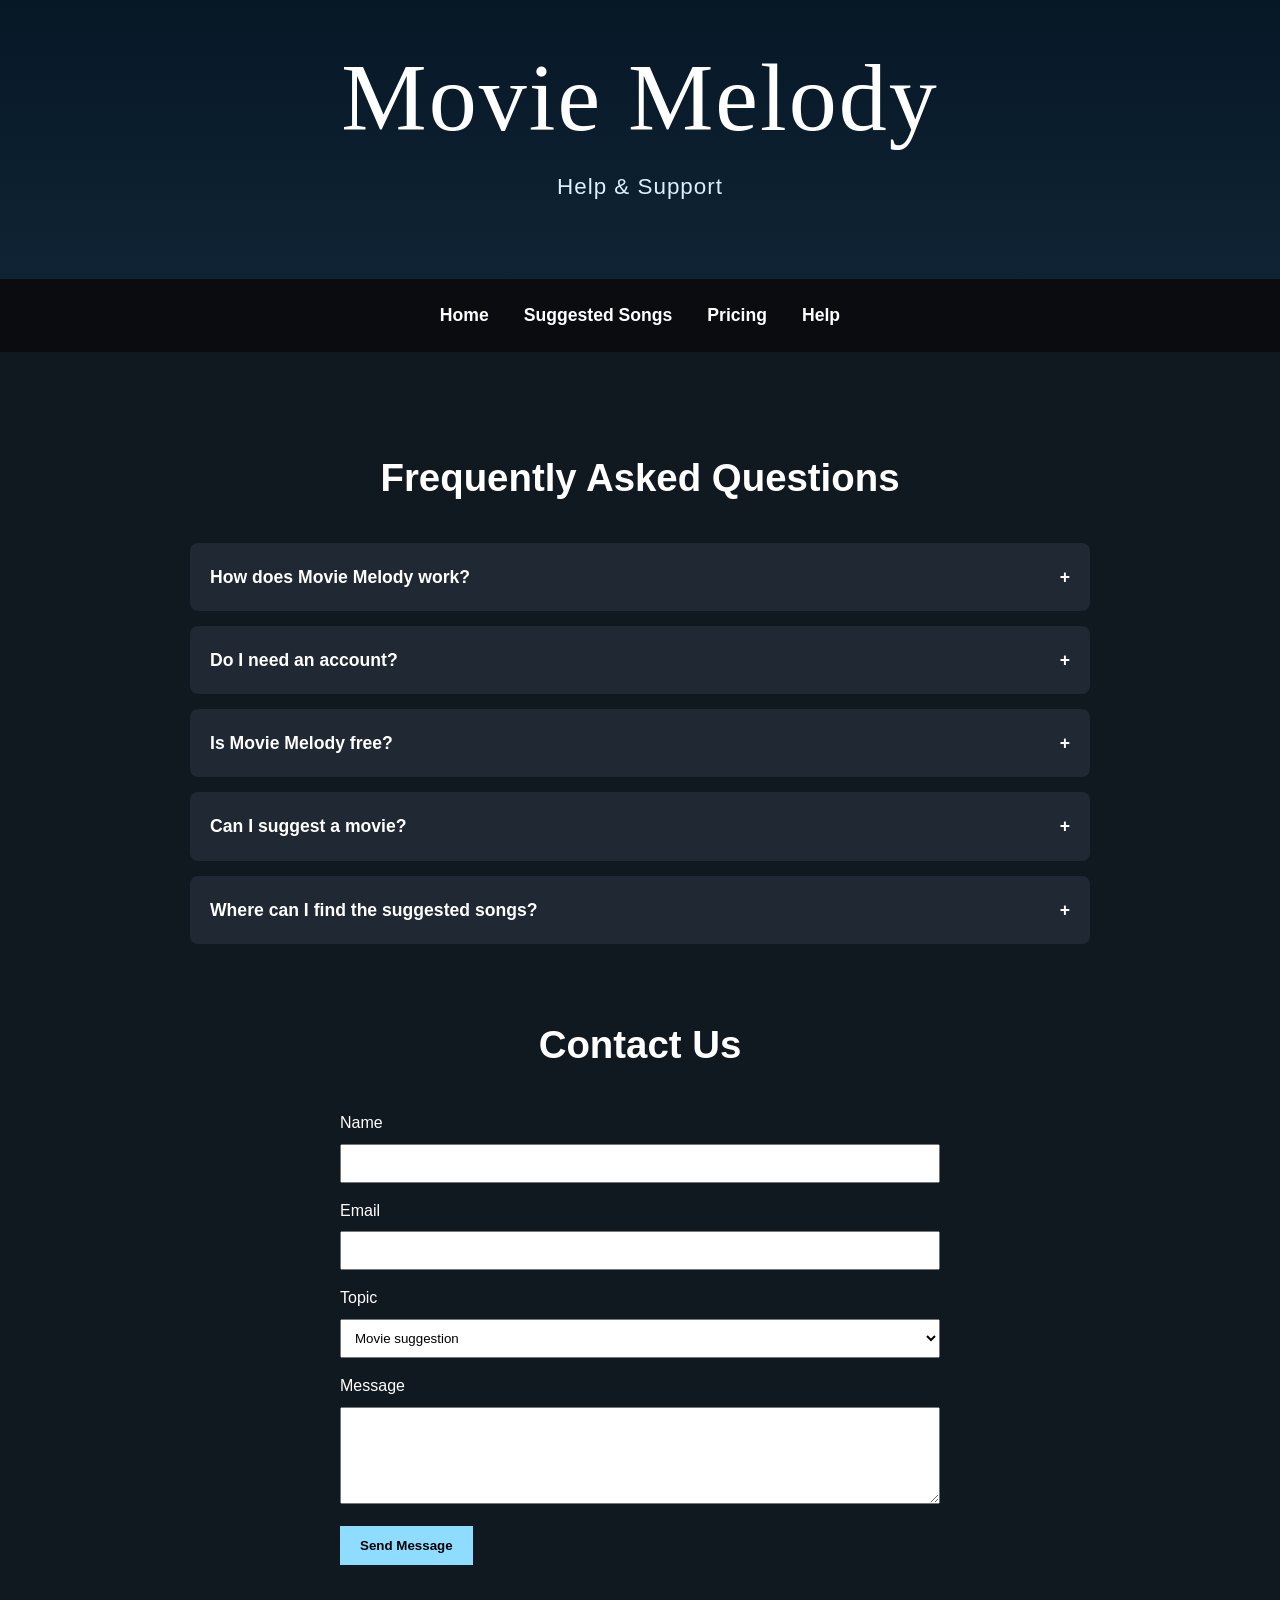
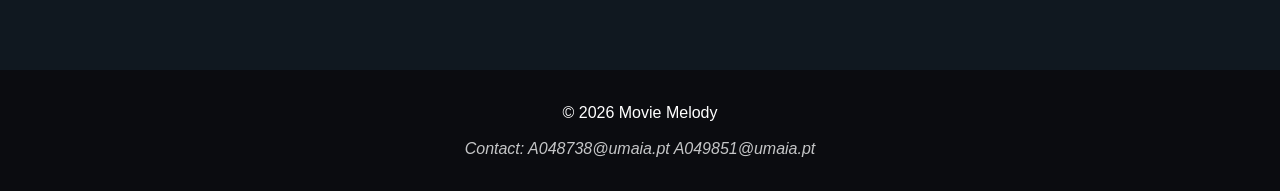
==== help.html @ e64df9a4 "k" ====
<!DOCTYPE html>
<html lang="en">
<head>
    <meta charset="UTF-8">
    <meta name="viewport" content="width=device-width, initial-scale=1.0">
    <title>Help | Movie Melody</title>

    <link rel="stylesheet" href="css/style.css">
</head>
<body class="help-page">

    <header>
        <h1>Movie Melody</h1>
        <p>Help & Support</p>
    </header>

    <nav>
        <ul>
            <li><a href="index.html">Home</a></li>
            <li><a href="songs.html">Suggested Songs</a></li>
            <li><a href="pricing.html">Pricing</a></li>
            <li><a href="help.html">Help</a></li>
        </ul>
    </nav>

    <main>

        <section class="faq">
            <h2>Frequently Asked Questions</h2>

            <details>
                <summary>How does Movie Melody work?</summary>
                <p>
                    Movie Melody suggests songs that match the atmosphere,
                    genre and mood of selected movies.
                </p>
            </details>

            <details>
                <summary>Do I need an account?</summary>
                <p>
                    No. You can browse movie suggestions without creating an account.
                </p>
            </details>

            <details>
                <summary>Is Movie Melody free?</summary>
                <p>
                    Yes. Basic song recommendations are free for all users.
                </p>
            </details>

            <details>
                <summary>Can I suggest a movie?</summary>
                <p>
                    Yes. You can use the contact form below to suggest a movie.
                </p>
            </details>

            <details>
                <summary>Where can I find the suggested songs?</summary>
                <p>
                    You can find them on the Suggested Songs page, where each movie
                    has a list of recommended songs.
                </p>
            </details>
        </section>

        <section class="contact-section">
            <h2>Contact Us</h2>

            <form action="#" method="post">

                <label for="name">Name</label>
                <input type="text" id="name" name="name" required>

                <label for="email">Email</label>
                <input type="email" id="email" name="email" required>

                <label for="topic">Topic</label>
                <select id="topic" name="topic">
                    <option>Movie suggestion</option>
                    <option>Song suggestion</option>
                    <option>Technical problem</option>
                    <option>Other</option>
                </select>

                <label for="message">Message</label>
                <textarea id="message" name="message" rows="5" required></textarea>

                <button type="submit">Send Message</button>

            </form>
        </section>

    </main>

    <footer>
        <p>&copy; 2026 Movie Melody</p>
        <address>Contact: A048738@umaia.pt
                          A049851@umaia.pt
        </address>
    </footer>

</body>
</html>
---- css/style.css ----
* {
    margin: 0;
    padding: 0;
    box-sizing: border-box;
}

html,
body {
    overflow-x: hidden;
}


body {
    font-family: Arial, Helvetica, sans-serif;
    background-color: #101820;
    color: white;
    line-height: 1.6;
}


header {
    background: linear-gradient(to bottom, #061826, #102334);
    text-align: center;
    padding: 45px 20px 55px;
}

header h1 {
    font-family: 'Pacifico', cursive;
    font-size: clamp(3.2rem, 8vw, 6rem);
    font-weight: 400;
    color: #ffffff;
    letter-spacing: 2px;
    line-height: 1.1;
    margin-bottom: 18px;

}

header p {
    color: #dceeff;
    font-size: clamp(1rem, 2vw, 1.4rem);
    margin-bottom: 20px;
    letter-spacing: 1px;
}


.banner-image {
    width: 100%;
    max-width: 1300px;
    height: 300px;
    object-fit: cover;
    object-position: center;
    display: block;
    margin: 25px auto 0;
    border-radius: 18px;
}


nav {
    background-color: #0b0c10;
    position: sticky;
    top: 0;
    z-index: 100;
}

nav ul {
    list-style: none;
    display: flex;
    justify-content: center;
    gap: 35px;
    padding: 22px;
}

nav a {
    font-family: Arial, Helvetica, sans-serif;
    text-decoration: none;
    color: #ffffff;
    font-size: 1.1rem;
    font-weight: bold;
    transition: 0.3s;
}

nav a:hover {
    color: #8edcff;
    text-shadow: 0 0 10px #8edcff;
}


main {
    padding: 55px 20px;
}


.intro {
    text-align: center;
    margin-bottom: 60px;
}

.intro h2 {
    font-family: 'Pacifico', cursive;
    font-size: clamp(2.5rem, 5vw, 4rem);
    font-weight: 400;
    color: #ffffff;
    letter-spacing: 1px;
    text-shadow:
        0 0 8px #8edcff,
        0 0 18px #2f8fc0,
        3px 3px 5px rgba(0, 0, 0, 0.8);
    margin-bottom: 20px;
    text-align: center;
}

.intro h2::after {
    content: " ✨";
}

.intro p {
    max-width: 750px;
    margin: auto;
    font-size: 1.2rem;
}


.movies {
    max-width: 1400px;
    margin: auto;
    display: grid;
    grid-template-columns: repeat(4, 1fr);
    gap: 30px;
    justify-items: center;
}

.movies h2 {
    grid-column: 1 / -1;
    width: 100%;
    font-family: Arial, Helvetica, sans-serif;
    font-size: 2.5rem;
    font-weight: 700;
    color: white;
    text-align: center;
    margin-bottom: 40px;
    letter-spacing: 2px;
    text-transform: uppercase;
    text-shadow: none;
}


.movie-card {
    width: 280px;
    background-color: #1f2833;
    border-radius: 15px;
    overflow: hidden;
    position: relative;
    transition: transform 0.3s ease, box-shadow 0.3s ease;
    cursor: pointer;
}

.movie-card:hover {
    transform: scale(1.05);
    box-shadow: 0 0 20px rgba(142, 220, 255, 0.4);
}


.movie-card img {
    width: 100%;
    height: 420px;
    object-fit: cover;
    display: block;
}


figure {
    position: relative;
}

figcaption {
    text-align: center;
    padding: 12px;
    font-weight: bold;
    background-color: #0b0c10;
}


.movie-info {
    position: absolute;
    left: 0;
    right: 0;
    bottom: 0;
    background-color: rgba(11, 12, 16, 0.92);
    padding: 18px;
    opacity: 0;
    visibility: hidden;
    transform: translateY(100%);
    transition: 0.3s ease;
    z-index: 10;
}

.movie-card:hover .movie-info {
    opacity: 1;
    visibility: visible;
    transform: translateY(0);
}

.movie-card:hover .movie-info {
    display: block;
}

.movie-info h3 {
    font-family: Arial, Helvetica, sans-serif;
    font-size: 1.4rem;
    font-weight: bold;
    margin-bottom: 10px;
}

.movie-info p {
    margin-bottom: 10px;
}

.movie-info a {
    color: #8edcff;
    text-decoration: none;
    font-weight: bold;
}

.movie-info a:hover {
    text-decoration: underline;
}


footer {
    background-color: #0b0c10;
    text-align: center;
    padding: 30px;
    margin-top: 50px;
}

footer address {
    margin-top: 10px;
    color: #c5c6c7;
}


table {
    width: 100%;
    border-collapse: collapse;
    margin-top: 20px;
}

thead {
    background-color: #45a29e;
}

th,
td {
    border: 1px solid #ddd;
    padding: 10px;
}

tbody tr:nth-child(even) {
    background-color: #263238;
}


form {
    max-width: 600px;
    margin: auto;
}

input,
textarea,
select {
    width: 100%;
    padding: 10px;
    margin-top: 8px;
    margin-bottom: 15px;
}

button {
    background-color: #8edcff;
    border: none;
    padding: 12px 20px;
    font-weight: bold;
    cursor: pointer;
}

button:hover {
    opacity: 0.8;
}


@media screen and (max-width: 1200px) {
    .movies {
        grid-template-columns: repeat(3, 1fr);
    }
}

@media screen and (max-width: 900px) {
    .movies {
        grid-template-columns: repeat(2, 1fr);
    }

    nav ul {
        flex-wrap: wrap;
        gap: 20px;
    }

    .banner-image {
        height: 240px;
    }
}

@media screen and (max-width: 600px) {
    header {
        padding: 35px 15px 40px;
    }

    .movies {
        grid-template-columns: 1fr;
    }

    .movie-card {
        width: 90%;
    }

    .movie-card img {
        height: 400px;
    }

    nav ul {
        flex-direction: column;
        text-align: center;
    }

    .banner-image {
        height: 190px;
        border-radius: 12px;
    }
}





.help-page .faq {
    max-width: 900px;
    margin: 40px auto 70px;
}

.help-page .faq h2,
.help-page .contact-section h2 {
    font-family: Arial, Helvetica, sans-serif;
    font-size: 2.4rem;
    font-weight: bold;
    color: white;
    text-align: center;
    text-shadow: none;
    margin-bottom: 35px;
}

.help-page .faq h2::after,
.help-page .contact-section h2::after {
    content: "";
}

.help-page details {
    background-color: #1f2833;
    border-radius: 8px;
    margin-bottom: 15px;
    overflow: hidden;
}

.help-page summary {
    padding: 20px;
    cursor: pointer;
    font-size: 1.1rem;
    font-weight: bold;
    list-style: none;
}

.help-page summary::after {
    content: " +";
    float: right;
}

.help-page details[open] summary::after {
    content: " -";
}

.help-page summary:hover {
    background-color: #2d3b4b;
}

.help-page details p {
    padding: 0 20px 20px;
    color: #dceeff;
}

.help-page .contact-section {
    max-width: 700px;
    margin: 0 auto;
}


.download-xml {
    font-size: 1rem;
    text-align: center;
    margin: 15px 0 25px;
    color: #dceeff;
}

.download-xml a {
    font-size: 0.95rem;
    color: #66fcf1;
    text-decoration: none;
    font-weight: bold;
}

.download-xml a:hover {
    text-decoration: underline;
}
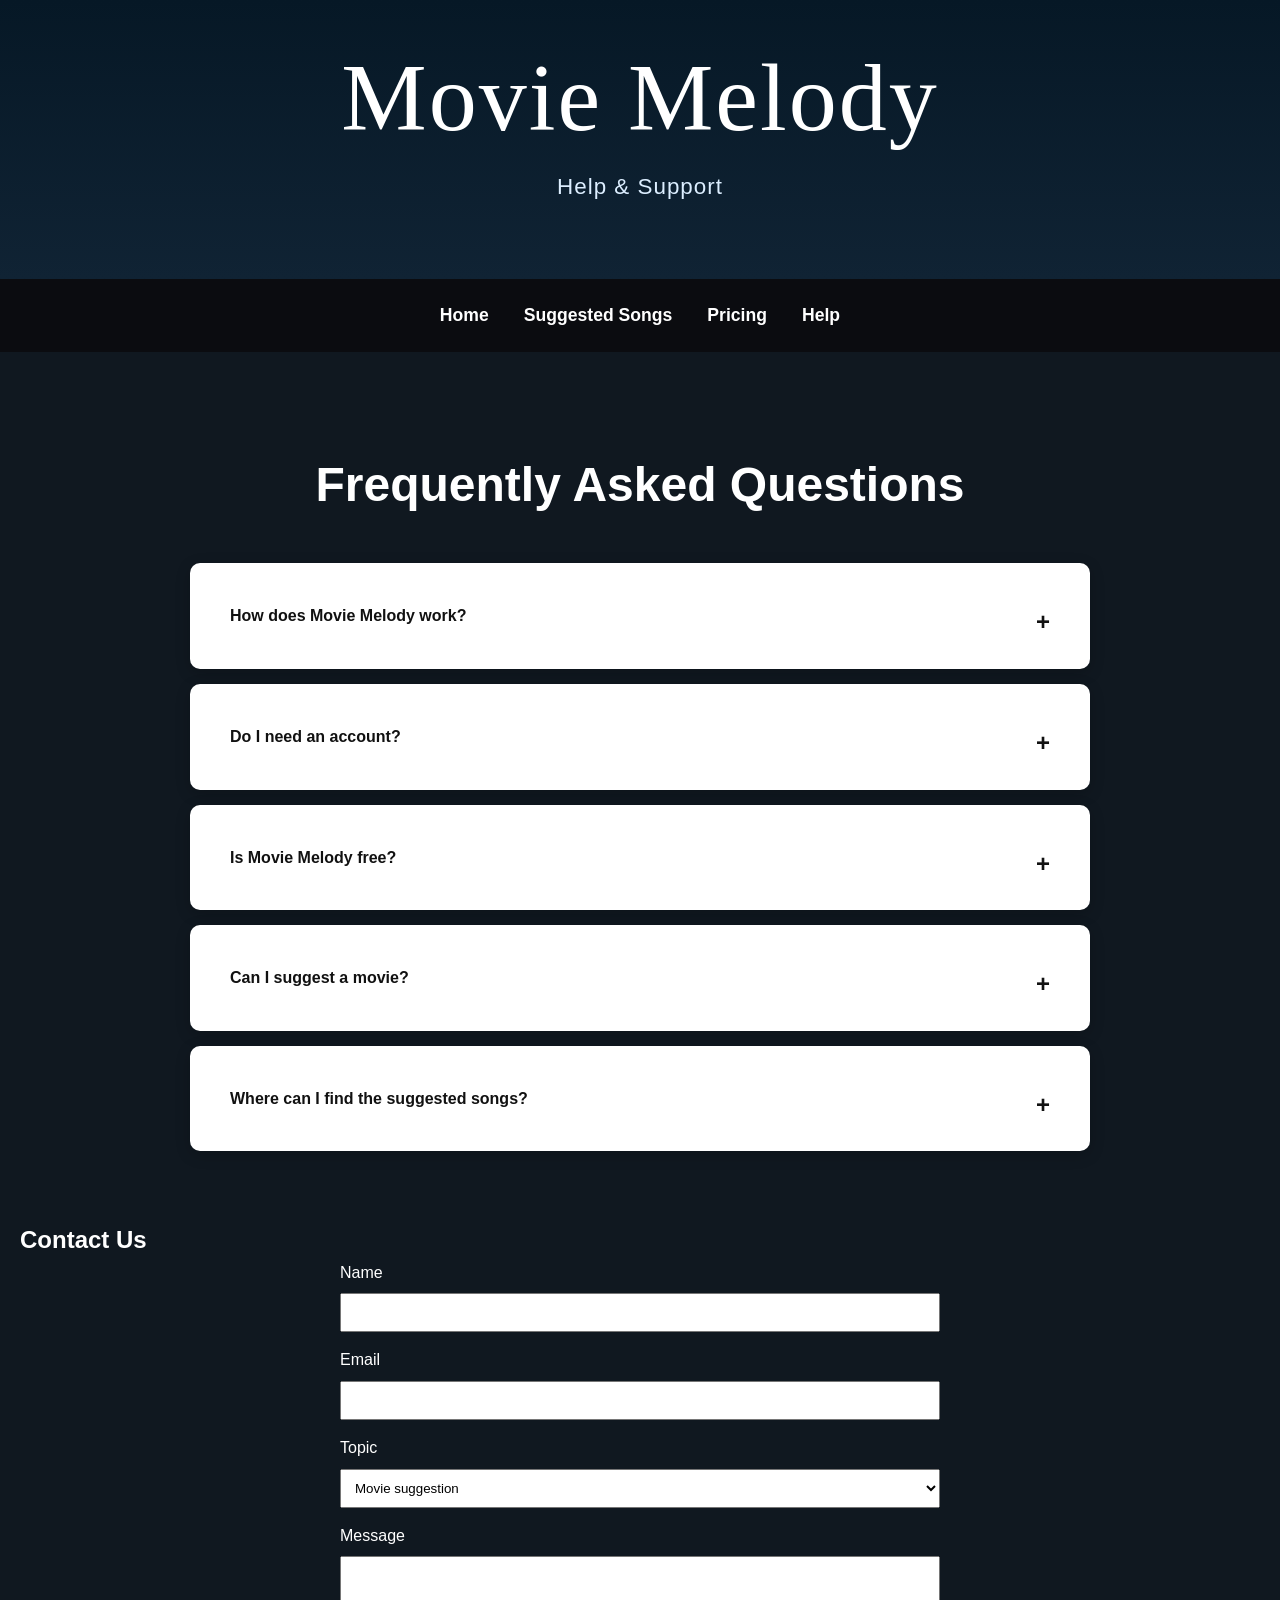
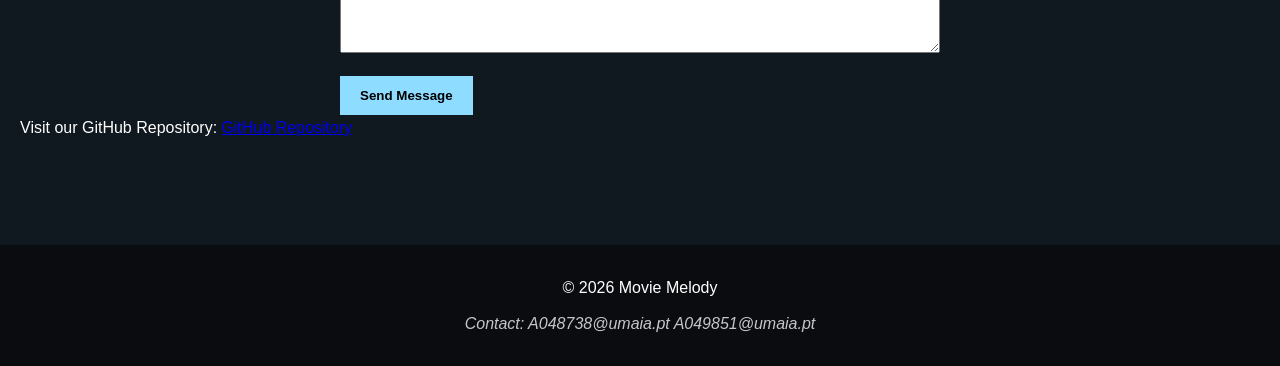
==== commit 8184c83c: "help" ====
--- a/help.html
+++ b/help.html
@@ -92,6 +92,12 @@
 
             </form>
         </section>
+        <p>
+    Visit our GitHub Repository:
+    <a href="https://github.com/inf25tig01/movie_melody_project" target="_blank">
+        GitHub Repository
+    </a>
+</p>
 
     </main>
 
--- a/css/style.css
+++ b/css/style.css
@@ -1,4 +1,3 @@
-
 * {
     margin: 0;
     padding: 0;
@@ -10,14 +9,12 @@
     overflow-x: hidden;
 }
 
-
 body {
     font-family: Arial, Helvetica, sans-serif;
     background-color: #101820;
     color: white;
     line-height: 1.6;
 }
-
 
 header {
     background: linear-gradient(to bottom, #061826, #102334);
@@ -29,11 +26,10 @@
     font-family: 'Pacifico', cursive;
     font-size: clamp(3.2rem, 8vw, 6rem);
     font-weight: 400;
-    color: #ffffff;
+    color: white;
     letter-spacing: 2px;
     line-height: 1.1;
     margin-bottom: 18px;
-
 }
 
 header p {
@@ -42,7 +38,6 @@
     margin-bottom: 20px;
     letter-spacing: 1px;
 }
-
 
 .banner-image {
     width: 100%;
@@ -55,7 +50,6 @@
     border-radius: 18px;
 }
 
-
 nav {
     background-color: #0b0c10;
     position: sticky;
@@ -72,9 +66,8 @@
 }
 
 nav a {
-    font-family: Arial, Helvetica, sans-serif;
     text-decoration: none;
-    color: #ffffff;
+    color: white;
     font-size: 1.1rem;
     font-weight: bold;
     transition: 0.3s;
@@ -85,11 +78,9 @@
     text-shadow: 0 0 10px #8edcff;
 }
 
-
 main {
     padding: 55px 20px;
 }
-
 
 .intro {
     text-align: center;
@@ -100,7 +91,7 @@
     font-family: 'Pacifico', cursive;
     font-size: clamp(2.5rem, 5vw, 4rem);
     font-weight: 400;
-    color: #ffffff;
+    color: white;
     letter-spacing: 1px;
     text-shadow:
         0 0 8px #8edcff,
@@ -120,30 +111,39 @@
     font-size: 1.2rem;
 }
 
+.download-xml {
+    font-size: 1rem;
+    text-align: center;
+    margin: 15px 0 25px;
+    color: #dceeff;
+}
+
+.download-xml a {
+    font-size: 0.95rem;
+    color: #66fcf1;
+    text-decoration: none;
+    font-weight: bold;
+}
+
+.download-xml a:hover {
+    text-decoration: underline;
+}
 
 .movies {
-    max-width: 1400px;
-    margin: auto;
+    width: fit-content;
+    margin: 30px auto;
     display: grid;
-    grid-template-columns: repeat(4, 1fr);
-    gap: 30px;
-    justify-items: center;
+    grid-template-columns: repeat(4, 280px);
+    gap: 40px;
 }
 
 .movies h2 {
     grid-column: 1 / -1;
-    width: 100%;
-    font-family: Arial, Helvetica, sans-serif;
-    font-size: 2.5rem;
-    font-weight: 700;
-    color: white;
     text-align: center;
     margin-bottom: 40px;
-    letter-spacing: 2px;
-    text-transform: uppercase;
-    text-shadow: none;
-}
-
+    font-size: 2.8rem;
+    letter-spacing: 4px;
+}
 
 .movie-card {
     width: 280px;
@@ -160,7 +160,6 @@
     box-shadow: 0 0 20px rgba(142, 220, 255, 0.4);
 }
 
-
 .movie-card img {
     width: 100%;
     height: 420px;
@@ -168,7 +167,6 @@
     display: block;
 }
 
-
 figure {
     position: relative;
 }
@@ -179,7 +177,6 @@
     font-weight: bold;
     background-color: #0b0c10;
 }
-
 
 .movie-info {
     position: absolute;
@@ -201,12 +198,7 @@
     transform: translateY(0);
 }
 
-.movie-card:hover .movie-info {
-    display: block;
-}
-
 .movie-info h3 {
-    font-family: Arial, Helvetica, sans-serif;
     font-size: 1.4rem;
     font-weight: bold;
     margin-bottom: 10px;
@@ -214,18 +206,8 @@
 
 .movie-info p {
     margin-bottom: 10px;
-}
-
-.movie-info a {
-    color: #8edcff;
-    text-decoration: none;
-    font-weight: bold;
-}
-
-.movie-info a:hover {
-    text-decoration: underline;
-}
-
+    line-height: 1.5;
+}
 
 footer {
     background-color: #0b0c10;
@@ -239,6 +221,7 @@
     color: #c5c6c7;
 }
 
+/* TABLES */
 
 table {
     width: 100%;
@@ -260,6 +243,7 @@
     background-color: #263238;
 }
 
+/* FORMS */
 
 form {
     max-width: 600px;
@@ -287,6 +271,263 @@
     opacity: 0.8;
 }
 
+/* HELP PAGE */
+
+.help-page .faq {
+    max-width: 900px;
+    margin: 40px auto 70px;
+}
+
+.help-page .faq h2 {
+    font-size: 3rem;
+    color: white;
+    text-align: center;
+    margin-bottom: 40px;
+}
+
+.help-page details {
+    background: #f5f5f5;
+    border-radius: 15px;
+    margin-bottom: 20px;
+    overflow: hidden;
+    box-shadow: 0 4px 15px rgba(0,0,0,0.2);
+}
+
+.help-page summary {
+    padding: 25px;
+    cursor: pointer;
+    font-size: 1.2rem;
+    font-weight: bold;
+    color: #111;
+    list-style: none;
+}
+
+.help-page summary::after {
+    content: "+";
+    float: right;
+    font-size: 1.5rem;
+}
+
+.help-page details[open] summary::after {
+    content: "-";
+}
+
+.help-page summary:hover {
+    background-color: #dce8f7;
+}
+
+.help-page details p {
+    display: block;
+    color: #111 !important;
+    background: white;
+    padding: 20px 25px;
+    margin: 0;
+    line-height: 1.7;
+    font-size: 1rem;
+}
+
+/* SONGS PAGE MODAL */
+
+.modal {
+    display: none;
+    position: fixed;
+    inset: 0;
+    background: rgba(0, 0, 0, 0.75);
+    justify-content: center;
+    align-items: center;
+    z-index: 9999;
+}
+
+.modal-content {
+    background: white;
+    color: #222;
+    width: 500px;
+    max-width: 90%;
+    padding: 30px;
+    border-radius: 20px;
+    text-align: center;
+}
+
+.modal-content h2 {
+    margin-bottom: 20px;
+}
+
+.modal-content ul {
+    list-style: none;
+    padding: 0;
+}
+
+.modal-content li {
+    background: #f4f4f4;
+    margin: 10px 0;
+    padding: 10px;
+    border-radius: 10px;
+}
+
+.modal-buttons {
+    margin-top: 20px;
+}
+
+.modal-buttons button {
+    margin: 10px;
+    padding: 10px 20px;
+    border: none;
+    border-radius: 20px;
+    cursor: pointer;
+}
+
+/* PRICING PAGE */
+
+.pricing-container {
+    display: flex;
+    justify-content: center;
+    gap: 30px;
+    flex-wrap: wrap;
+    margin: 50px auto;
+    width: 90%;
+}
+
+.plan {
+    width: 320px;
+    min-height: 500px;
+    padding: 25px;
+    border-radius: 20px;
+    position: relative;
+    text-align: center;
+    overflow: hidden;
+    display: flex;
+    flex-direction: column;
+    justify-content: space-between;
+    box-shadow: 0 5px 20px rgba(0, 0, 0, 0.3);
+    transition: transform 0.3s ease;
+}
+
+.plan:hover {
+    transform: translateY(-10px);
+}
+
+.free-plan {
+    background:
+        linear-gradient(rgba(0,0,0,0.60), rgba(0,0,0,0.60)),
+        url("../images/movie1.jpg");
+    background-size: cover;
+    background-position: center;
+    color: white;
+}
+
+.premium-plan {
+    background:
+        linear-gradient(rgba(0,0,0,0.60), rgba(0,0,0,0.60)),
+        url("../images/movie7.jpg");
+    background-size: cover;
+    background-position: center;
+    color: white;
+    border: 3px solid gold;
+}
+
+.yearly-plan {
+    background:
+        linear-gradient(rgba(0,0,0,0.60), rgba(0,0,0,0.60)),
+        url("../images/movie4.jpg");
+    background-size: cover;
+    background-position: center;
+    color: white;
+}
+
+.plan h3 {
+    font-size: 1.8rem;
+    margin-bottom: 15px;
+    color: white;
+}
+
+.price {
+    font-size: 2.5rem;
+    font-weight: bold;
+    margin-bottom: 20px;
+    color: white;
+}
+
+.price span {
+    font-size: 1rem;
+    font-weight: normal;
+}
+
+.plan ul {
+    list-style: none;
+    padding: 0;
+    margin: 20px 0;
+}
+
+.plan li {
+    padding: 10px 0;
+    color: white;
+    font-size: 1rem;
+}
+
+.plan button {
+    background: #6ec6f0;
+    color: #111;
+    border: none;
+    border-radius: 25px;
+    padding: 12px 25px;
+    font-weight: bold;
+    cursor: pointer;
+    transition: 0.3s;
+}
+
+.plan button:hover {
+    transform: scale(1.05);
+}
+
+.popular-tag {
+    position: absolute;
+    top: 15px;
+    left: 50%;
+    transform: translateX(-50%);
+    background: gold;
+    color: #222;
+    padding: 8px 18px;
+    border-radius: 20px;
+    font-weight: bold;
+    font-size: 0.9rem;
+}
+
+.faq {
+    width: 80%;
+    margin: 60px auto;
+}
+
+.faq h2 {
+    text-align: center;
+    margin-bottom: 25px;
+}
+
+.faq details {
+    background: white;
+    color: #222;
+    padding: 15px;
+    margin-bottom: 15px;
+    border-radius: 10px;
+}
+
+.faq summary {
+    cursor: pointer;
+    font-weight: bold;
+    font-size: 1rem;
+}
+
+.faq p {
+    margin-top: 10px;
+    line-height: 1.5;
+}
+
+.pricing-title {
+    text-align: center;
+    margin-bottom: 30px;
+    font-size: 2rem;
+}
+
+/* RESPONSIVE */
 
 @media screen and (max-width: 1200px) {
     .movies {
@@ -336,85 +577,3 @@
         border-radius: 12px;
     }
 }
-
-
-
-
-
-.help-page .faq {
-    max-width: 900px;
-    margin: 40px auto 70px;
-}
-
-.help-page .faq h2,
-.help-page .contact-section h2 {
-    font-family: Arial, Helvetica, sans-serif;
-    font-size: 2.4rem;
-    font-weight: bold;
-    color: white;
-    text-align: center;
-    text-shadow: none;
-    margin-bottom: 35px;
-}
-
-.help-page .faq h2::after,
-.help-page .contact-section h2::after {
-    content: "";
-}
-
-.help-page details {
-    background-color: #1f2833;
-    border-radius: 8px;
-    margin-bottom: 15px;
-    overflow: hidden;
-}
-
-.help-page summary {
-    padding: 20px;
-    cursor: pointer;
-    font-size: 1.1rem;
-    font-weight: bold;
-    list-style: none;
-}
-
-.help-page summary::after {
-    content: " +";
-    float: right;
-}
-
-.help-page details[open] summary::after {
-    content: " -";
-}
-
-.help-page summary:hover {
-    background-color: #2d3b4b;
-}
-
-.help-page details p {
-    padding: 0 20px 20px;
-    color: #dceeff;
-}
-
-.help-page .contact-section {
-    max-width: 700px;
-    margin: 0 auto;
-}
-
-
-.download-xml {
-    font-size: 1rem;
-    text-align: center;
-    margin: 15px 0 25px;
-    color: #dceeff;
-}
-
-.download-xml a {
-    font-size: 0.95rem;
-    color: #66fcf1;
-    text-decoration: none;
-    font-weight: bold;
-}
-
-.download-xml a:hover {
-    text-decoration: underline;
-}
